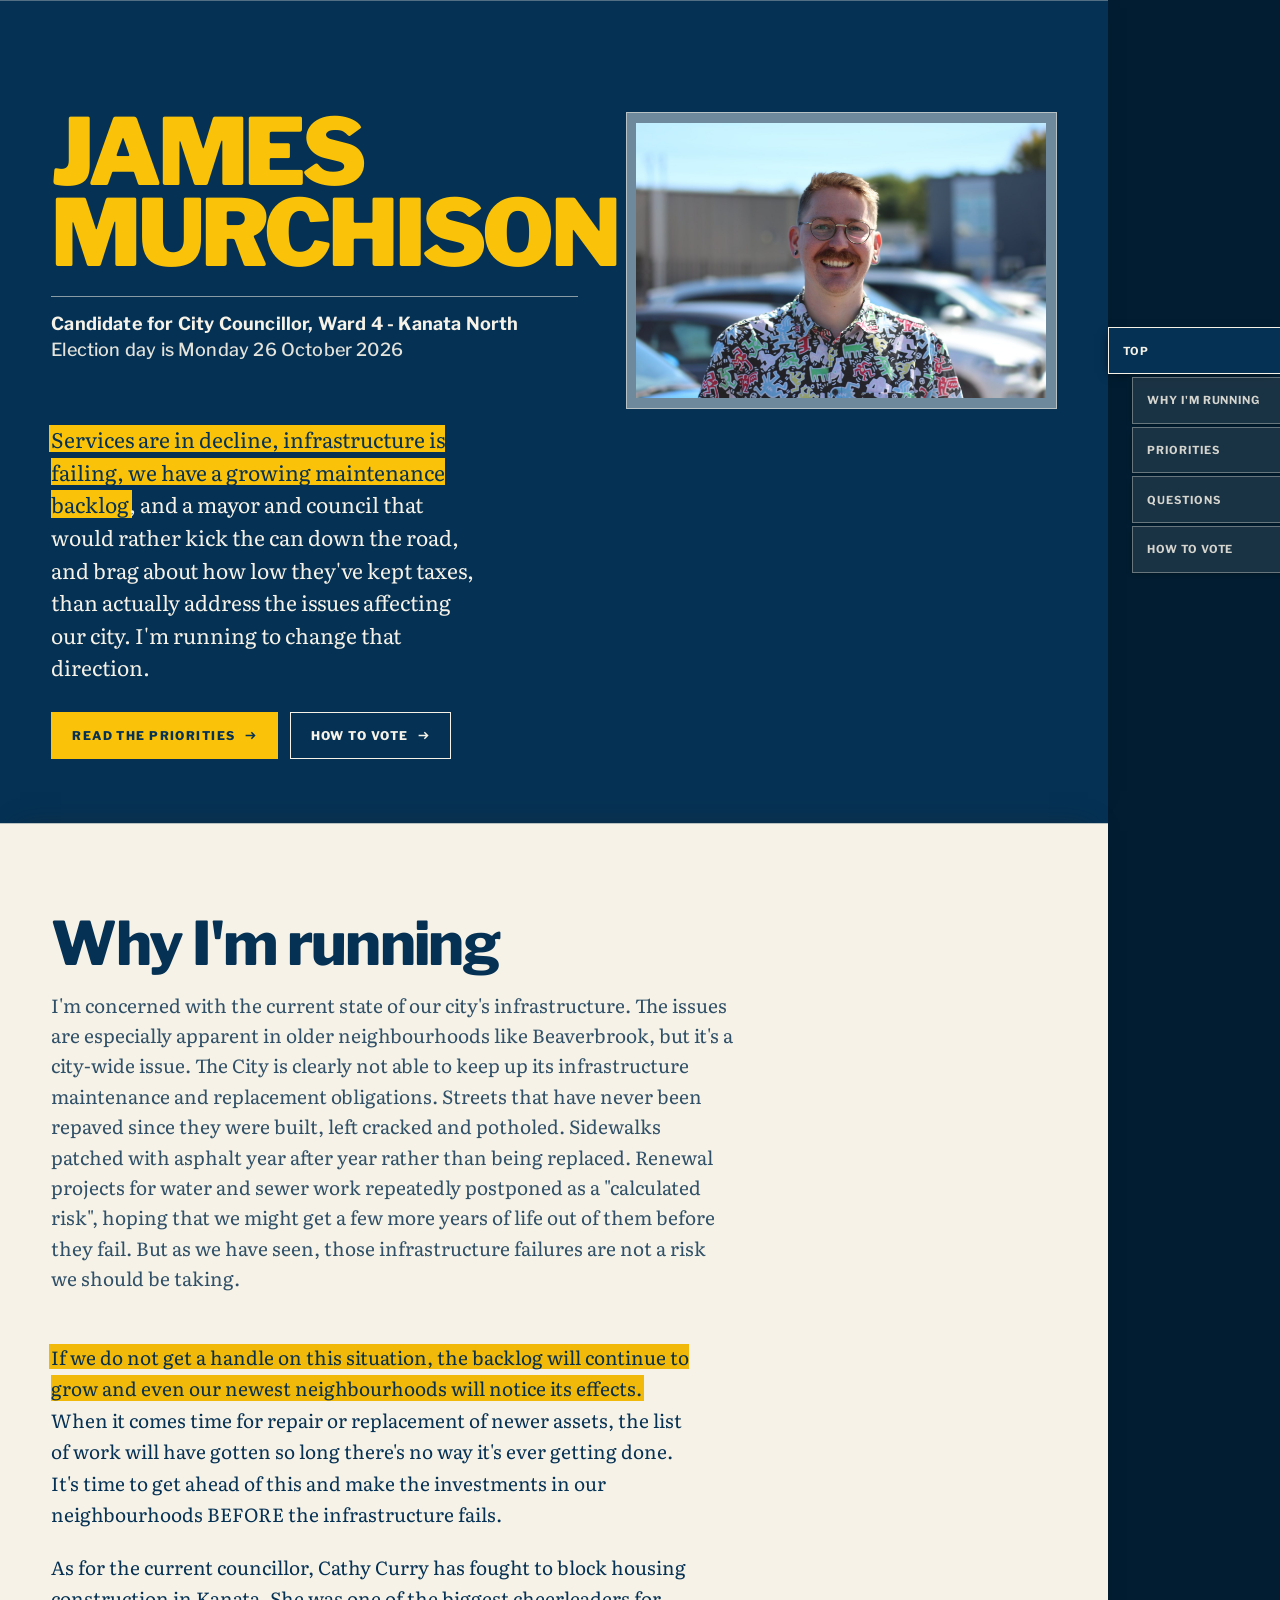
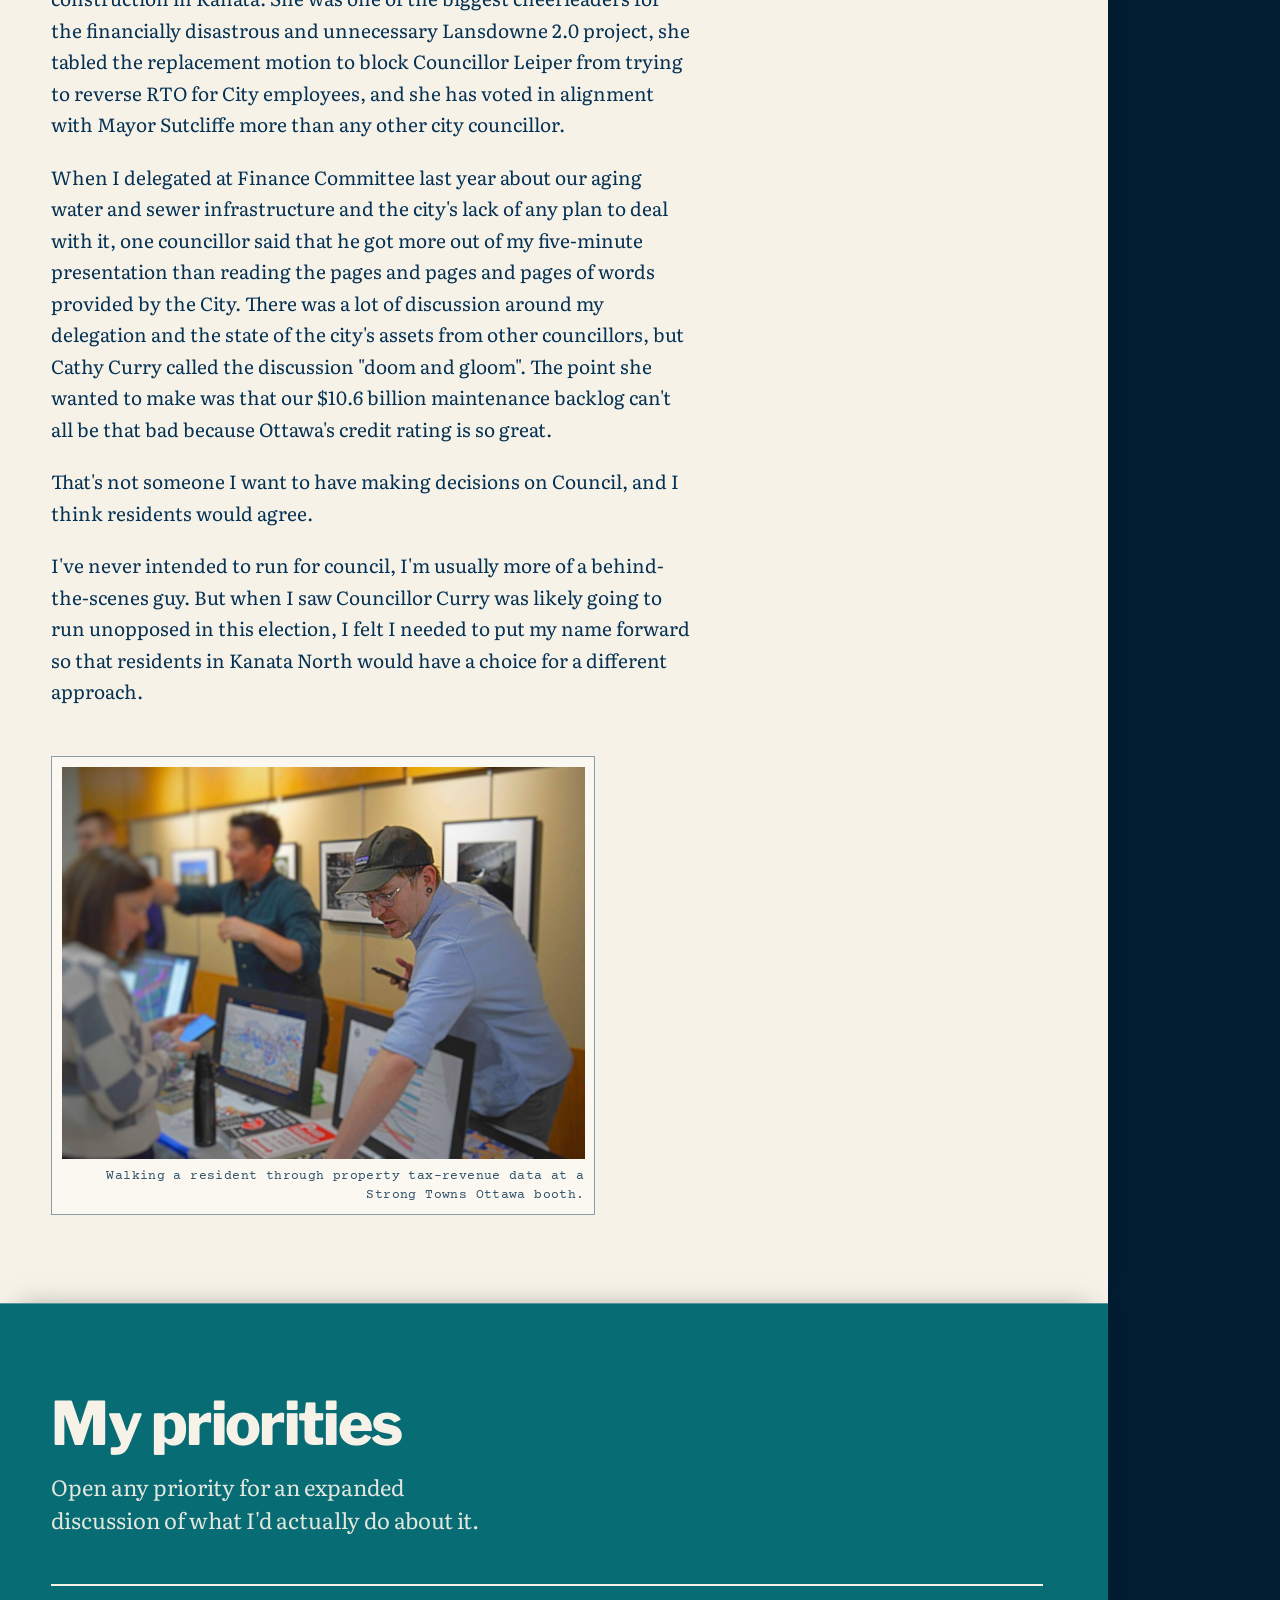
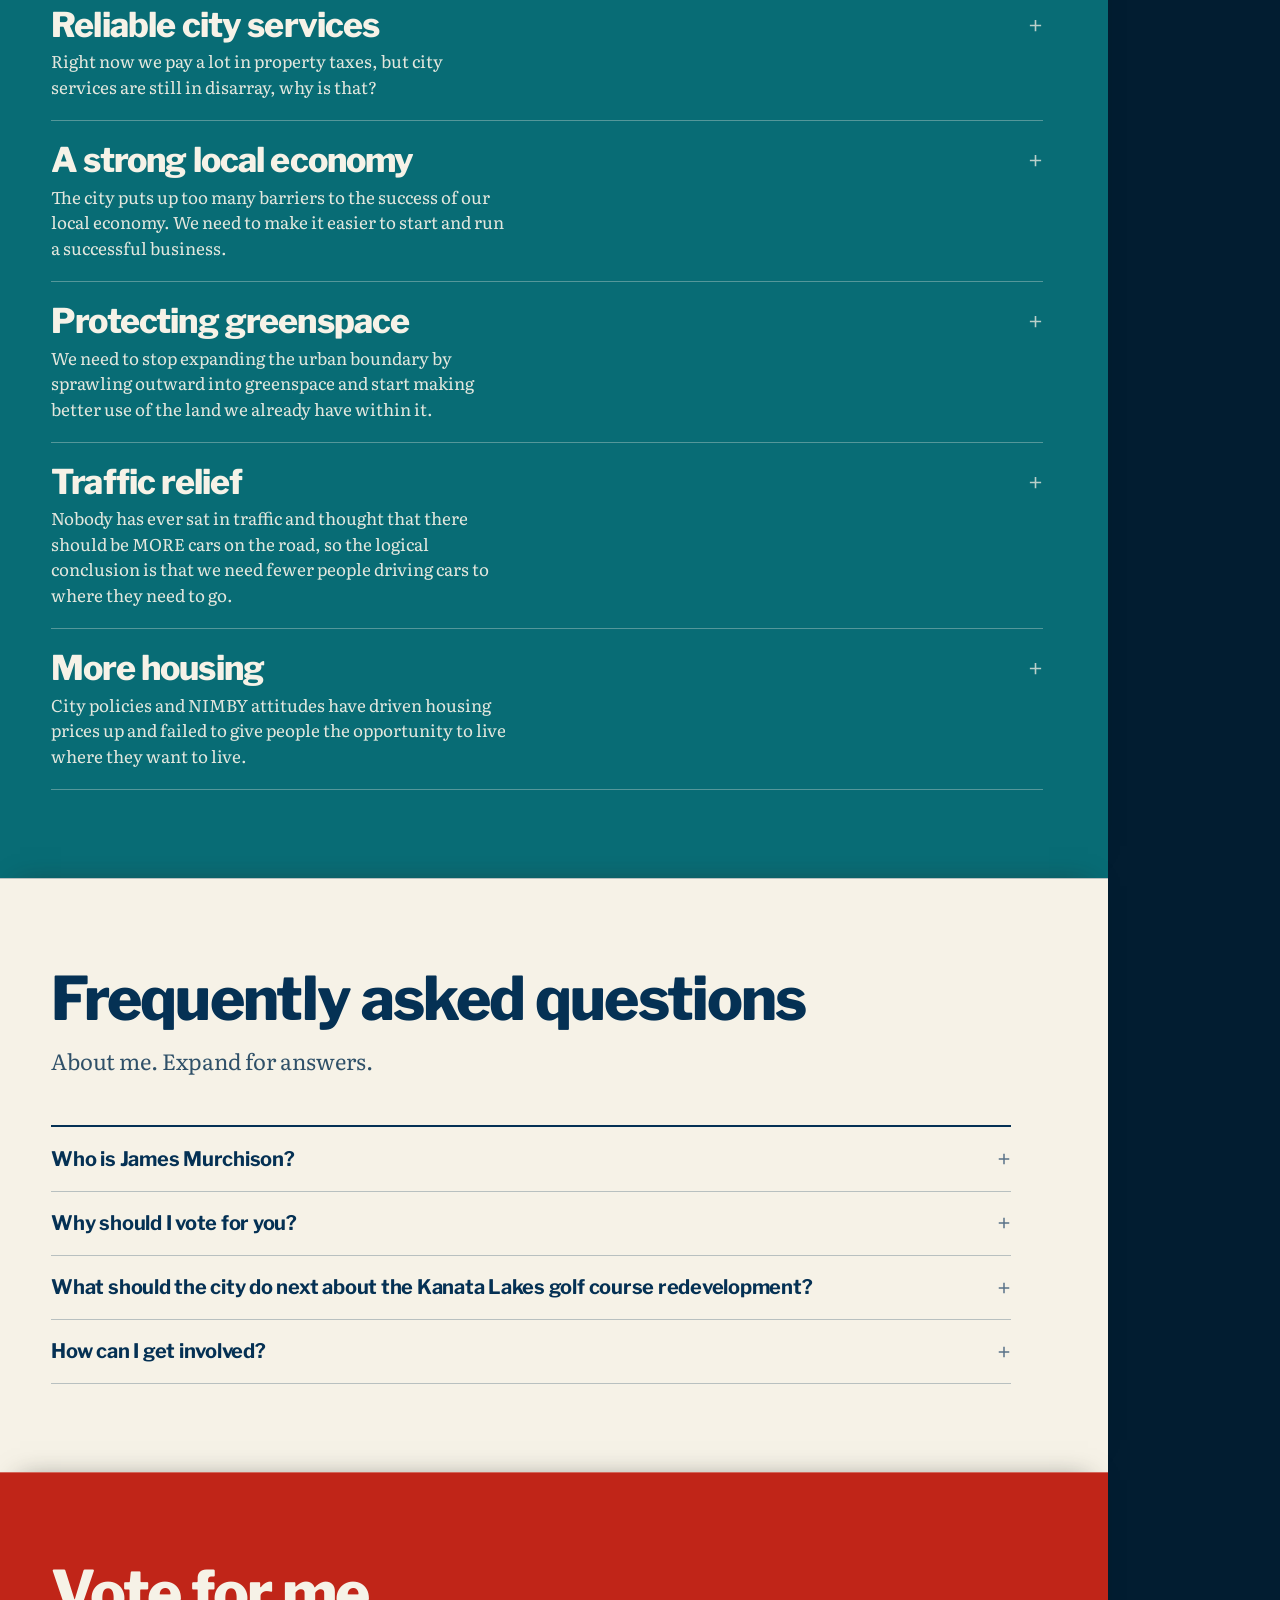
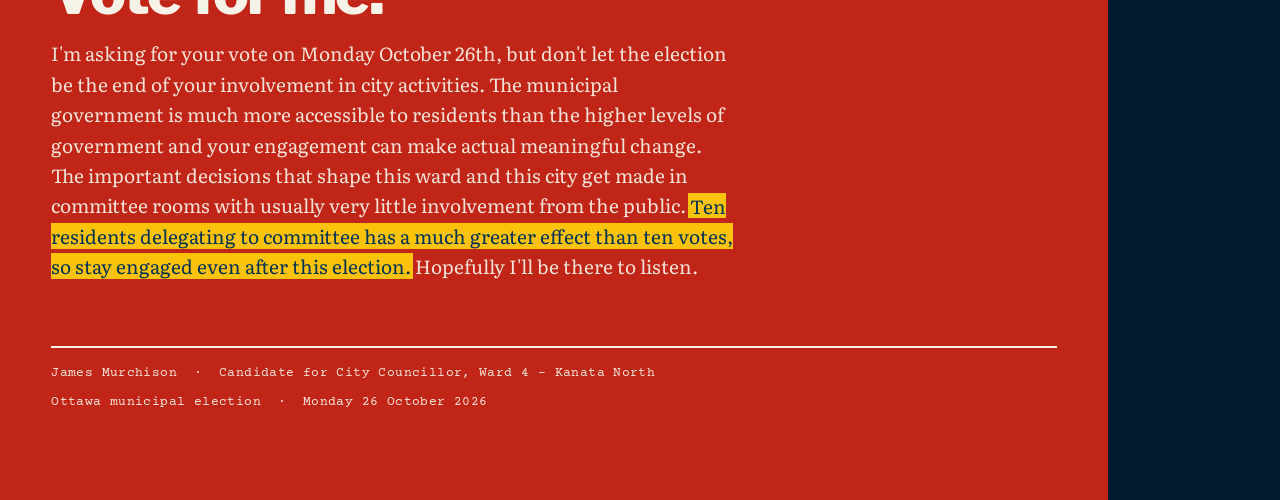
==== index.html @ 77bcd1a7 "Add files via upload" ====
<!DOCTYPE html>
<html lang="en-CA">
<head>
<meta charset="utf-8">
<meta name="viewport" content="width=device-width, initial-scale=1">
<title>James Murchison — Candidate for City Councillor, Kanata North (Ward 4)</title>
<meta name="description" content="James Murchison is running for City Councillor in Kanata North (Ward 4) in the 2026 Ottawa municipal election.">

<meta property="og:type" content="website">
<meta property="og:locale" content="en_CA">
<meta property="og:url" content="https://james-murchison.github.io/">
<link rel="canonical" href="https://james-murchison.github.io/">
<meta property="og:title" content="James Murchison — Kanata North, Ward 4">
<meta property="og:description" content="Services are in decline, infrastructure is failing, and the maintenance backlog keeps growing. I'm running to offer Kanata North a change in direction.">
<meta property="og:image" content="https://james-murchison.github.io/james-portrait.jpg">
<meta property="og:image:alt" content="James Murchison smiling outdoors, wearing glasses and a colourful patterned shirt.">
<meta name="twitter:card" content="summary_large_image">

<meta name="theme-color" content="#053154">
<link rel="icon" href="data:image/svg+xml,%3Csvg xmlns='http://www.w3.org/2000/svg' viewBox='0 0 32 32'%3E%3Crect width='32' height='32' fill='%23053154'/%3E%3Crect x='7' y='4' width='18' height='24' fill='none' stroke='%23FAC30A' stroke-width='2'/%3E%3Cpath d='M11 12h10M11 17h10M11 22h6' stroke='%23F6F2E7' stroke-width='2'/%3E%3C/svg%3E">

<link rel="preconnect" href="https://fonts.googleapis.com">
<link rel="preconnect" href="https://fonts.gstatic.com" crossorigin>
<link href="https://fonts.googleapis.com/css2?family=Libre+Franklin:ital,wght@0,300..900;1,400..700&family=Literata:ital,opsz,wght@0,7..72,300..800;1,7..72,300..600&family=Courier+Prime:ital,wght@0,400;0,700;1,400&display=swap" rel="stylesheet">
<link rel="stylesheet" href="styles.css">
</head>
<body>

<!--
  THESIS: This campaign's actual ask is "read the file, then show up at committee."
  So the page is the file — a delegate's submission package, tabled by the
  candidate and already read once, in his own marked-up copy. It refuses the
  category default (hero photo, slab name, Meet / Priorities / Volunteer / Donate)
  and it refuses the drawing-set treatment of the same content.
  OWN-WORLD: A carbonless copy set, recoloured 21 Sep 2026 to the campaign brand:
  yellow #FAC30A, red #C02518, navy #053154, teal #0A7F89, on paper #F6F2E7.
  Sheets run navy cover, yellow purpose, paper priorities, teal questions, red
  close. Inks: navy toner on light stocks, paper toner on dark; yellow
  highlighter, red ballpoint, teal office ink. Libre Franklin for civic headings,
  Literata for report body, Courier Prime for reference and data. A bordered
  what-I-d-do block, and file tabs down the right edge as navigation.
  Sheets stack with a real paper edge. The bureaucratic apparatus that this world
  started from — file number, item and page numbers, contents, appendices, running
  heads, the received stamp — was stripped at the user request; what remains is the
  paper, not the paperwork.
  STORY: A voter opens what is plainly a document rather than an advertisement,
  places James on the ballot from the cover, reads the case in James's own
  words, and leaves knowing how to vote and what to do after. The fillable
  length-arithmetic form this world once carried was removed at user request.
  FIRST VIEWPORT: The cover sheet. JAMES MURCHISON at 900 weight across the sheet,
  office line under a rule, the photograph printed at right on the page rather than
  stuck to it, standfirst highlighted, primary action beneath it, left.
  FORM: Item 06 — The Agenda Package. Impeccable's Pick from the direction round,
  pinned by the user over the assigned roll. Seed key b3e2ee59.
  FINISH: unreviewed and undocumented is unfinished; this build ends with the
  finish review, the verdict, DESIGN.md, and every shipping raster carrying its
  provenance.
-->

<a class="skip" href="#pg-2">Skip to content</a>

<!-- ================= FILE TABS (desktop) ================= -->
<nav class="tabs" aria-label="Sections">
  <a class="tab" data-stock="navy" href="#pg-1"><span class="tab__name">Top</span></a>
  <a class="tab" data-stock="paper" href="#pg-2"><span class="tab__name">Why I'm running</span></a>
  <a class="tab" data-stock="teal" href="#pg-4"><span class="tab__name">Priorities</span></a>
  <a class="tab" data-stock="paper" href="#pg-6"><span class="tab__name">Questions</span></a>
  <a class="tab" data-stock="red" href="#pg-7"><span class="tab__name">How to vote</span></a>
</nav>

<!-- ================= PAGE BAR (mobile) ================= -->
<div class="pagebar">
  <span class="pagebar__name" data-pgname>Top</span>
  <button class="pagebar__toggle" type="button" aria-expanded="false" aria-controls="page-index">
    Sections
    <svg viewBox="0 0 16 16" fill="none" stroke="currentColor" stroke-width="1.6" aria-hidden="true"><path d="M3 6l5 5 5-5"/></svg>
  </button>
  <div class="pageindex" id="page-index" hidden>
    <a href="#pg-1"><span>Top</span></a>
    <a href="#pg-2"><span>Why I'm running</span></a>
    <a href="#pg-4"><span>Priorities</span></a>
    <a href="#pg-6"><span>Questions</span></a>
    <a href="#pg-7"><span>How to vote</span></a>
  </div>
</div>

<main>

<!-- ==========================================================
     p.1 — COVER SHEET (white copy)
     ========================================================== -->
<header class="sheet cover sheet--navy" id="pg-1" data-page data-name="Top">

  <div class="wrap">

    <div class="cover__body">

      <div class="cover__masthead">
        <h1 class="applicant"><span>James</span><span>Murchison</span></h1>

        <p class="applicant__office">Candidate for City Councillor, Ward 4 - Kanata North
          <em>Election day is Monday 26 October 2026</em></p>

      </div>

      <div class="cover__plate">
        <div class="plate">
          <img src="james-portrait.jpg" width="1606" height="1080" alt="James Murchison smiling outdoors, wearing glasses and a colourful patterned shirt." fetchpriority="high" decoding="async">
        </div>
      </div>

      <div class="cover__pitch">
        <p class="cover__standfirst"><mark>Services are in decline, infrastructure is failing, we have a growing maintenance backlog</mark>, and a mayor and council that would rather kick the can down the road, and brag about how low they've kept taxes, than actually address the issues affecting our city. I'm running to change that direction.</p>

        <div class="cta-row">
          <a class="btn btn--primary" href="#pg-4">Read the priorities
            <svg viewBox="0 0 16 16" fill="none" stroke="currentColor" stroke-width="1.8" aria-hidden="true"><path d="M2 8h11M9 4l4 4-4 4"/></svg>
          </a>
          <a class="btn" href="#pg-7">How to vote
            <svg viewBox="0 0 16 16" fill="none" stroke="currentColor" stroke-width="1.8" aria-hidden="true"><path d="M2 8h11M9 4l4 4-4 4"/></svg>
          </a>
        </div>
      </div>

    </div>

  </div>
</header>

<!-- ==========================================================
     p.2 — ITEM 01, PURPOSE (canary copy)
     ========================================================== -->
<section class="sheet" id="pg-2" data-page data-name="Why I'm running">
  <div class="wrap">

    <h2 class="item-title">Why I'm&nbsp;running</h2>
    <p class="item-lede item-lede--long">I'm concerned with the current state of our city's infrastructure. The issues are especially apparent in older neighbourhoods like Beaverbrook, but it's a city-wide issue. The City is clearly not able to keep up its infrastructure maintenance and replacement obligations. Streets that have never been repaved since they were built, left cracked and potholed. Sidewalks patched with asphalt year after year rather than being replaced. Renewal projects for water and sewer work repeatedly postponed as a "calculated risk", hoping that we might get a few more years of life out of them before they fail. But as we have seen, those infrastructure failures are not a risk we should be taking.</p>

    <div class="doc">
      <div>
        <p><mark>If we do not get a handle on this situation, the backlog will continue to grow and even our newest neighbourhoods will notice its effects.</mark> When it comes time for repair or replacement of newer assets, the list of work will have gotten so long there's no way it's ever getting done. It's time to get ahead of this and make the investments in our neighbourhoods BEFORE the infrastructure fails.</p>
        <p>As for the current councillor, Cathy Curry has fought to block housing construction in Kanata. She was one of the biggest cheerleaders for the financially disastrous and unnecessary Lansdowne 2.0 project, she tabled the replacement motion to block Councillor Leiper from trying to reverse RTO for City employees, and she has voted in alignment with Mayor Sutcliffe more than any other city councillor.</p>
        <p>When I delegated at Finance Committee last year about our aging water and sewer infrastructure and the city's lack of any plan to deal with it, one councillor said that he got more out of my five-minute presentation than reading the pages and pages and pages of words provided by the City. There was a lot of discussion around my delegation and the state of the city's assets from other councillors, but Cathy Curry called the discussion "doom and gloom". The point she wanted to make was that our $10.6 billion maintenance backlog can't all be that bad because Ottawa's credit rating is so great.</p>
        <p>That's not someone I want to have making decisions on Council, and I think residents would agree.</p>
        <p>I've never intended to run for council, I'm usually more of a behind-the-scenes guy. But when I saw Councillor Curry was likely going to run unopposed in this election, I felt I needed to put my name forward so that residents in Kanata North would have a choice for a different approach.</p>
      </div>
    </div>

    <div class="plate plate--filed">
      <img src="james-booth-blurred.jpg" width="1600" height="1200" alt="James Murchison in a cap and glasses at a Strong Towns Ottawa booth, leaning over the table to point at a chart while walking a resident through property tax-revenue data." loading="lazy" decoding="async">
      <p class="plate__cap typed">Walking a resident through property tax-revenue data at a Strong Towns Ottawa booth.</p>
    </div>

  </div>
</section>

<!-- ==========================================================
     THE PRIORITIES (pink copy)
     ========================================================== -->
<section class="sheet sheet--teal" id="pg-4" data-page data-name="Priorities">
  <div class="wrap">

    <h2 class="item-title">My priorities</h2>
    <p class="item-lede">Open any priority for an expanded discussion of what I'd actually do about it.</p>

    <div class="agenda">


      <!-- LOW TAXES -->
      <article class="agenda__item">
        <button class="agenda__head" type="button" aria-expanded="false" aria-controls="ag-taxes">
          <span>
            <h3 class="agenda__title">Reliable city services</h3>
            <span class="agenda__sub">Right now we pay a lot in property taxes, but city services are still in disarray, why is that?</span>
          </span>
          <svg class="agenda__mark" viewBox="0 0 16 16" fill="none" stroke="currentColor" stroke-width="1.7" aria-hidden="true"><path d="M8 2v12M2 8h12"/></svg>
        </button>
        <div class="agenda__panel" id="ag-taxes" hidden>
          <div class="agenda__inner">
            <div>
              <p class="subhead">Background</p>
              <p>Successive councils have neglected maintenance of existing infrastructure. Delaying a project is far easier for a politician to do than asking residents for the money to pay for it — just kick the can down the road for the next council to deal with. The problem is that these deferred projects have piled up into a $10.6 billion backlog. That road resurfacing or park renewal project that affects your life is now at the end of a very, very long list and councillors are forced to fight over scraps to get projects done in their wards.</p>
              <p>We saw very clearly in the July 1st flooding events exactly what that looks like: outdated infrastructure and no plan from the city to address it. Councillor Curry voted to defer $2 billion in water infrastructure upgrades. I would have voted against that plan. We need to fund these necessary upgrades now.</p>
              <p>I want tax increases to be as low as possible, but it's not as simple as just setting an arbitrarily low number every year. <mark>We need to build the city in a way that makes low taxes possible or we just end up paying high taxes for bad services.</mark> We need to look at how much it costs to provide services to neighbourhoods, and make sure what we build can cover those costs without needing high property tax increases. We need to stop cutting corners for short term savings on things that end up costing more in the long run.</p>
            </div>
            <div class="recs">
      <p class="recs__cap civic">What I'd do</p>
      <div class="recs__body">
        <ul>
          <li><span>1.</span><span>Support a dedicated infrastructure levy to address the maintenance backlog head on.</span></li>
          <li><span>2.</span><span>Stop setting arbitrary tax increases and making the budget fit that envelope. Decide what we want to fund first, then determine what it costs.</span></li>
          <li><span>3.</span><span>Reform procurement to consider lifetime costs. The lowest bidder is not always the best choice for the city.</span></li>
        </ul>
      </div>
            </div>
            <p class="finding">I'll do what it takes to end this pattern of decline and help build Ottawa into a world-class city.</p>
          </div>
        </div>
      </article>

      <!-- ITEM 03 -->
      <article class="agenda__item">
        <button class="agenda__head" type="button" aria-expanded="false" aria-controls="ag-03">
          <span>
            <h3 class="agenda__title">A strong local economy</h3>
            <span class="agenda__sub">The city puts up too many barriers to the success of our local economy. We need to make it easier to start and run a successful business.</span>
          </span>
          <svg class="agenda__mark" viewBox="0 0 16 16" fill="none" stroke="currentColor" stroke-width="1.7" aria-hidden="true"><path d="M8 2v12M2 8h12"/></svg>
        </button>
        <div class="agenda__panel" id="ag-03" hidden>
          <div class="agenda__inner">
            <div>
              <p class="subhead">Background</p>
              <p>Kanata North is quite unique as a suburb in that it has a fairly large commercial taxbase in the tech park. Unlike other suburbs that are primarily focused around commuting to downtown for work, Kanata residents who work in the tech park can benefit from much shorter commute times by having their place of work much closer to home.</p>
              <p>But if we want to attract the young talent needed to grow the tech park it needs to be more exciting than office towers and surface parking lots. We need to work closely with property owners and reform our zoning to allow for more lively mixed use development within the space available. We need more opportunities for the small businesses that make a place somewhere people want to be.</p>
              <p><mark>I'm a big proponent of having the things residents need (employment, shopping, recreation) nearer to where they live.</mark> We spend far too much time simply getting to places. If you have shops and restaurants within walking or biking distance of your home, you don't even need to drive there. I would also like to see the city allow more mixed use development in residential areas rather than the very rigid separation we now see.</p>
            </div>
            <div class="recs">
              <p class="recs__cap civic">What I'd do</p>
              <div class="recs__body">
                        <ul>
                  <li><span>1.</span><span>Permit more mixed use development in the tech park, to attract more talent to the area.</span></li>
                  <li><span>2.</span><span>Legalize small commercial in residential areas by right: the corner store, the daycare, the physio clinic. It shouldn't be so difficult to start a small business.</span></li>
                  <li><span>3.</span><span>Build main streets instead of power centres, so a shop can live off its own neighbourhood instead of pulling drivers in from six kilometres away.</span></li>
                </ul>
              </div>
            </div>
            <p class="finding">We can build something better than a sea of surface parking lots.</p>
          </div>
        </div>
      </article>

      <!-- ITEM 04 -->
      <article class="agenda__item">
        <button class="agenda__head" type="button" aria-expanded="false" aria-controls="ag-04">
          <span>
            <h3 class="agenda__title">Protecting greenspace</h3>
            <span class="agenda__sub">We need to stop expanding the urban boundary by sprawling outward into greenspace and start making better use of the land we already have within it.</span>
          </span>
          <svg class="agenda__mark" viewBox="0 0 16 16" fill="none" stroke="currentColor" stroke-width="1.7" aria-hidden="true"><path d="M8 2v12M2 8h12"/></svg>
        </button>
        <div class="agenda__panel" id="ag-04" hidden>
          <div class="agenda__inner">
            <div>
              <p class="subhead">Background</p>
              <p><mark>We shouldn't be expanding the urban boundary any further.</mark> We are eating into forests, wetlands, and productive farmland with endless suburban sprawl. We need to stop expanding and instead grow inward. We have a very spread-out city with plenty of already-serviced land to build new homes where it makes sense, without eating into greenspace.</p>
              <p>The Kanata Lakes golf course is not greenspace worth protecting and we should stop wasting money trying to block the redevelopment. By Cathy Curry's own words, "the mercury poisoning that's in the lands from the pesticides, from the fertilizers, from the insecticides, the fungicides that are put on golf courses was all embedded in all of the land." This is not what we should be putting our efforts into. By blocking housing construction on this golf course, we are losing real greenspace elsewhere as homes are built further afield.</p>
              <p>The city needs to work with the developer to ensure as much real public greenspace is incorporated into the development as possible. Large public parks open year round, and trails and pathways for residents to get around linking the old and new communities as one. The outcome will be much better by residents and the city working with the developer than by letting the OLT decide what can be built there.</p>
            </div>
            <div class="recs">
              <p class="recs__cap civic">What I'd do</p>
              <div class="recs__body">
                        <ul>
                  <li><span>1.</span><span>No further urban boundary expansion.</span></li>
                  <li><span>2.</span><span>Put our money and effort into protecting forests, wetlands, and farmland, rather than on lawsuits over a golf course.</span></li>
                  <li><span>3.</span><span>Make it easier to build denser in already built up areas to protect our unbuilt ones.</span></li>
                </ul>
              </div>
            </div>
            <p class="finding">This must be how we grow. We cannot afford any other option.</p>
          </div>
        </div>
      </article>

      <!-- ITEM 06 -->
      <article class="agenda__item">
        <button class="agenda__head" type="button" aria-expanded="false" aria-controls="ag-06">
          <span>
            <h3 class="agenda__title">Traffic relief</h3>
            <span class="agenda__sub">Nobody has ever sat in traffic and thought that there should be MORE cars on the road, so the logical conclusion is that we need fewer people driving cars to where they need to go.</span>
          </span>
          <svg class="agenda__mark" viewBox="0 0 16 16" fill="none" stroke="currentColor" stroke-width="1.7" aria-hidden="true"><path d="M8 2v12M2 8h12"/></svg>
        </button>
        <div class="agenda__panel" id="ag-06" hidden>
          <div class="agenda__inner">
            <div>
              <p class="subhead">Background</p>
              <p>People need viable alternatives to driving. <mark>If we keep spending our money widening roads, it just leads to more people driving and even worse traffic.</mark> And people need to be allowed to work from home if they're able to, not forced into offices downtown. They need to be able to rely on transit to get them where they need to go, and to safely walk or bike around their neighbourhoods.</p>
              <p>The traffic issues in this city are a direct result of the failures in our transit system. People need a reliable transit system that they can count on to get them where they need to be on time. Traffic will only improve when fewer people are choosing to drive.</p>
            </div>
            <div class="recs">
              <p class="recs__cap civic">What I'd do</p>
              <div class="recs__body">
                        <ul>
                  <li><span>1.</span><span>Inexpensive transit priority measures. Bus lanes, signal priority, bus bulbouts. OC Transpo already has these improvements planned out, but the city needs to implement them. I will make these transit improvement measures a top priority.</span></li>
                  <li><span>2.</span><span>Better road safety and traffic calming. If more people are to get around outside of their cars, it needs to be safe to do so.</span></li>
                  <li><span>3.</span><span>I will push for Stage 3 LRT to Kanata.</span></li>
                </ul>
              </div>
            </div>
            <p class="finding">Every person that isn't forced to drive somewhere is one less car on the road causing congestion.</p>
          </div>
        </div>
      </article>

      <!-- ITEM 07 -->
      <article class="agenda__item">
        <button class="agenda__head" type="button" aria-expanded="false" aria-controls="ag-07">
          <span>
            <h3 class="agenda__title">More housing</h3>
            <span class="agenda__sub">City policies and NIMBY attitudes have driven housing prices up and failed to give people the opportunity to live where they want to live.</span>
          </span>
          <svg class="agenda__mark" viewBox="0 0 16 16" fill="none" stroke="currentColor" stroke-width="1.7" aria-hidden="true"><path d="M8 2v12M2 8h12"/></svg>
        </button>
        <div class="agenda__panel" id="ag-07" hidden>
          <div class="agenda__inner">
            <div>
              <p class="subhead">Background</p>
              <p>Young families are being priced out of neighbourhoods by protectionist, exclusionary policies. Strict zoning rules restricting what can be built and where have failed to meet the market demand and driven up prices. We need to allow more options for what can be built so people can afford to live in the neighbourhoods they want to live in.</p>
              <p>Seniors looking to downsize are finding out that they would need to leave the neighbourhoods they've lived in their whole lives because we only ever permitted large single family homes to be built there. Many are choosing to remain in their homes rather than leave their neighbourhood, meaning new families that need a larger home often need to look for somewhere else to live.</p>
              <p>As our city's population grows we are actually seeing many older neighbourhoods decrease in population as kids grow up and move out. The building forms in these neighbourhoods need to be able to change to keep the family orientated character of the neighbourhood intact.</p>
              <p><mark>We are in a housing affordability crisis, we need to give residents more options to find homes they can afford.</mark></p>
            </div>
            <div class="recs">
              <p class="recs__cap civic">What I'd do</p>
              <div class="recs__body">
                        <ul>
                  <li><span>1.</span><span>Allow for more missing middle housing (duplexes, triplexes, fourplexes, garden suites) across the ward without a rezoning fight for every building.</span></li>
                  <li><span>2.</span><span>Stop fighting the construction of homes on the Kanata Lakes golf course.</span></li>
                  <li><span>3.</span><span>Rebalance development charges by lowering them on infill and raising them on sprawl, so the financial incentive is for developers to build a city that taxpayers can afford.</span></li>
                </ul>
              </div>
            </div>
            <p class="finding">People need homes to live in, and we need to work hard to get them built, not fight against them.</p>
          </div>
        </div>
      </article>

    </div>
  </div>
</section>

<!-- ==========================================================
     p.6 — QUESTIONS (goldenrod copy)
     ========================================================== -->
<section class="sheet" id="pg-6" data-page data-name="Questions">
  <div class="wrap">

    <h2 class="item-title">Frequently asked questions</h2>
    <p class="item-lede">About me. Expand for answers.</p>

    <div class="qa">

      <details class="q">
        <summary><span>Who is James Murchison?</span><svg viewBox="0 0 16 16" fill="none" stroke="currentColor" stroke-width="1.7" aria-hidden="true"><path d="M8 2v12M2 8h12"/></svg></summary>
        <div class="q__body">
          <p>I was born in Ottawa, my family moved from Kanata when I was little and I grew up in Carleton Place. After living in Toronto for a few years, I moved back to Ottawa and bought a home here ten years ago. I have deep family roots in Ottawa, and my wife and I are raising our family here.</p>
          <p>My professional background is in dental technology, so not particularly relevant to municipal work, but I manage a large staff and deal with a lot of people's issues every day which is quite a transferable skillset.</p>
          <p>Otherwise, I'm a huge municipal nerd. I follow city issues in Ottawa very closely: I read all the background policy documents and watch the committee and council meetings. I've delegated at committee meetings multiple times and have provided support and data for others who have delegated as well.</p>
          <p>I'm an active member of my local community association, and I volunteer with a number of other city-wide groups such as Strong Towns Ottawa, where I dig deep into municipal data and policy to make complicated municipal policy more understandable to the public and even to City Councillors.</p>
        </div>
      </details>

      <details class="q">
        <summary><span>Why should I vote for you?</span><svg viewBox="0 0 16 16" fill="none" stroke="currentColor" stroke-width="1.7" aria-hidden="true"><path d="M8 2v12M2 8h12"/></svg></summary>
        <div class="q__body">
          <p>What I hear most from residents is that they pay too much in taxes for a city that doesn't work. I want to change that. <mark>My primary focus is on making the city work so that residents can see the value they're getting for their hard earned tax dollars.</mark></p>
          <p>Residents want the city to deal with affordability, transportation issues, community safety, protection of greenspace, and especially ensuring functioning city services. I'm not going to promise low tax increases like other politicians and then not be able to deliver on any of these priorities. I'll make sure residents see that the city is spending their tax dollars on their priorities.</p>
          <p>The other candidates for Kanata North aren't offering anything new, I am. Ottawa should be a world-class city. I believe we can do better than the status quo.</p>
        </div>
      </details>

      <details class="q">
        <summary><span>What should the city do next about the Kanata Lakes golf course redevelopment?</span><svg viewBox="0 0 16 16" fill="none" stroke="currentColor" stroke-width="1.7" aria-hidden="true"><path d="M8 2v12M2 8h12"/></svg></summary>
        <div class="q__body">
          <p>The courts have made it very clear that the developer is allowed to build on this land. We need to accept that and move on. We can't keep wasting taxpayer money on this.</p>
          <p>If we keep fighting this development, only the developer will be happy by the end of it. By not working with the developer to build a community that everyone will benefit from, we're letting them make all the decisions about what gets built. It's time to meaningfully engage in how this community grows, rather than keep fighting a losing battle.</p>
          <p>I think this development could be a great addition to the community if we work to make it the best it can be. New families will move into these new homes. There will be new year-round parks for kids to play in, for neighbours to meet one another. We can't freeze a neighbourhood in time; cities need to be able to change and adapt or they'll fail.</p>
        </div>
      </details>

      <details class="q">
        <summary><span>How can I get involved?</span><svg viewBox="0 0 16 16" fill="none" stroke="currentColor" stroke-width="1.7" aria-hidden="true"><path d="M8 2v12M2 8h12"/></svg></summary>
        <div class="q__body">
          <p>Talk to your friends, family and neighbours about what kind of city they want to live in, what changes they want to see and who they think is best suited to make those changes. The other candidates for Kanata North are offering more of the same. I'm offering a change.</p>
          <p>Voter turnout in Kanata North was only 43% in the last municipal election, which is way too low given how important the municipal government is in your day to day life. Talk to your neighbours and get them interested in how their city is run.</p>
          <p>I'm running because I wanted voters to have a choice in this election. I think democracy is important and I want others to be engaged in this important election.</p>
          <p>I'm not accepting any donations to my campaign. I don't want to waste your money on lawn signs and pamphlets. Just talk to people about the issues and vote for me on October 26th.</p>
        </div>
      </details>

    </div>
  </div>
</section>

<!-- ==========================================================
     p.7 — ITEM 08, DELEGATION (canary copy)
     ========================================================== -->
<section class="sheet sheet--red" id="pg-7" data-page data-name="How to vote">
  <div class="wrap">

    <h2 class="item-title">Vote for&nbsp;me.</h2>
    <p class="item-lede item-lede--long">I'm asking for your vote on Monday October 26th, but don't let the election be the end of your involvement in city activities. The municipal government is much more accessible to residents than the higher levels of government and your engagement can make actual meaningful change. The important decisions that shape this ward and this city get made in committee rooms with usually very little involvement from the public. <mark>Ten residents delegating to committee has a much greater effect than ten votes, so stay engaged even after this election.</mark> Hopefully I'll be there to listen.</p>

    <div class="colophon typed">
      <span>James Murchison &nbsp;·&nbsp; Candidate for City Councillor, Ward 4 - Kanata North</span>
      <span>Ottawa municipal election &nbsp;·&nbsp; Monday 26 October 2026</span>
    </div>

  </div>
</section>

</main>

<script src="main.js" defer></script>
</body>
</html>
---- styles.css ----
@charset "utf-8";

/* ==========================================================================
   THE AGENDA PACKAGE — brand recolour, 21 Sep 2026
   Campaign palette: yellow #FAC30A, red #C02518, navy #053154, teal #0A7F89.
   Sheets: navy cover, yellow purpose, paper priorities, teal questions,
   red close. Inks: navy toner on light stocks, paper toner on dark ones;
   yellow highlighter, red ballpoint, teal office ink.
   ========================================================================== */

:root {
  /* --- Brand --- */
  --yellow:          #FAC30A;
  --red:             #C02518;
  --navy:            #053154;
  --teal:            #0A7F89;
  --paper:           #F6F2E7;

  /* --- Stocks: the sheets --- */
  --stock-white:     var(--paper);
  --stock-canary:    var(--yellow);
  --stock-navy:      var(--navy);
  --stock-teal:      #086C75; /* brand teal deepened one step so paper text passes AA */
  --stock-red:       var(--red);
  --folder:          #021D31;

  /* --- Toner on light stocks --- */
  --toner:           #053154;
  --toner-2:         #2F5068;
  --toner-3:         #587188;

  /* --- Rules, printed --- */
  --rule:            rgba(5, 49, 84, 0.26);
  --rule-2:          rgba(5, 49, 84, 0.46);
  --rule-hair:       rgba(5, 49, 84, 0.14);

  /* --- The office's ink --- */
  --stamp:           #0A7F89;

  /* --- The reader's two inks --- */
  --pen:             #C02518;
  --highlight:       #FAC30A;

  /* --- Rhythm --- */
  --gut:             clamp(1.25rem, 4vw, 3.25rem);
  --tabs:            10.75rem;
  --page:            46rem;
  --margin-col:      15rem;

  --ease-doc:        cubic-bezier(0.16, 1, 0.3, 1);

  color-scheme: light;
}

/* --------------------------------------------------------------------------
   Reset
   -------------------------------------------------------------------------- */

*, *::before, *::after { box-sizing: border-box; }

html {
  -webkit-text-size-adjust: 100%;
  scroll-behavior: smooth;
  scroll-padding-top: 4.5rem;
}
@media (prefers-reduced-motion: reduce) { html { scroll-behavior: auto; } }

body {
  margin: 0;
  background: var(--folder);
  color: var(--toner);
  font-family: "Literata", Georgia, "Times New Roman", serif;
  font-size: clamp(1.0625rem, 0.99rem + 0.35vw, 1.1875rem);
  line-height: 1.66;
  font-optical-sizing: auto;
  text-rendering: optimizeLegibility;
  -webkit-font-smoothing: antialiased;
  overflow-x: hidden;
}

img { display: block; max-width: 100%; height: auto; }
svg { display: block; }

h1, h2, h3, h4 {
  font-family: "Libre Franklin", "Helvetica Neue", Arial, sans-serif;
  font-weight: 800;
  line-height: 1.04;
  letter-spacing: -0.022em;
  text-wrap: balance;
  margin: 0;
}

p { margin: 0 0 1.1em; }
p:last-child { margin-bottom: 0; }
ul, ol { margin: 0; padding: 0; list-style: none; }
a { color: inherit; }

button { font: inherit; color: inherit; background: none; border: 0; cursor: pointer; }

table { border-collapse: collapse; width: 100%; }

/* --------------------------------------------------------------------------
   Browser surfaces — themed, not defaulted
   -------------------------------------------------------------------------- */

::selection { background: var(--highlight); color: var(--navy); }

:focus-visible {
  outline: 2px solid var(--pen);
  outline-offset: 3px;
  border-radius: 0;
}

@supports (scrollbar-color: red blue) {
  html { scrollbar-color: rgba(246,242,231,0.45) var(--folder); scrollbar-width: thin; }
}
::-webkit-scrollbar { width: 12px; height: 12px; }
::-webkit-scrollbar-track { background: var(--folder); }
::-webkit-scrollbar-thumb { background: rgba(246,242,231,0.4); border: 3px solid var(--folder); }
::-webkit-scrollbar-thumb:hover { background: rgba(246,242,231,0.65); }

/* --------------------------------------------------------------------------
   Document primitives
   -------------------------------------------------------------------------- */

/* Typed form values, reference numbers, page numbers. Never prose. */
.typed {
  font-family: "Courier Prime", "Courier New", ui-monospace, monospace;
  font-size: 0.8125rem;
  letter-spacing: 0.03em;
  font-variant-numeric: tabular-nums;
  line-height: 1.5;
}

/* Civic label: committee headers, item captions, stamps */
.civic {
  font-family: "Libre Franklin", "Helvetica Neue", Arial, sans-serif;
  font-size: 0.6875rem;
  font-weight: 700;
  letter-spacing: 0.15em;
  text-transform: uppercase;
  line-height: 1.4;
}

/* The reader's highlighter. Text is legible with or without it. */
mark {
  background: transparent;
  color: inherit;
  padding: 0.05em 0.12em;
  margin: 0 -0.12em;
  background-image: linear-gradient(
    to bottom,
    transparent 8%,
    var(--highlight) 8%,
    var(--highlight) 92%,
    transparent 92%);
  background-repeat: no-repeat;
  background-size: 100% 100%;
  mix-blend-mode: multiply;
}
@media (prefers-reduced-motion: no-preference) {
  .js-mark mark { background-size: 0% 100%; }
  .js-mark.is-marked mark { background-size: 100% 100%; transition: background-size 620ms var(--ease-doc); }
  .js-mark.is-marked mark:nth-of-type(2) { transition-delay: 180ms; }
  .js-mark.is-marked mark:nth-of-type(3) { transition-delay: 340ms; }
}

/* The reader's pen: a marginal note (on the yellow stock, where the
   highlighter itself would vanish) */
.sheet--canary mark {
  mix-blend-mode: normal;
  background-image: linear-gradient(
    to bottom,
    transparent 84%,
    var(--pen) 84%,
    var(--pen) 95%,
    transparent 95%);
}

/* On dark stocks the highlighter is opaque and carries navy ink */
.sheet--navy mark, .sheet--teal mark, .sheet--red mark {
  mix-blend-mode: normal;
  color: var(--navy);
}

/* --------------------------------------------------------------------------
   Skip link
   -------------------------------------------------------------------------- */

.skip {
  position: absolute; left: 0.5rem; top: -6rem; z-index: 999;
  background: var(--toner); color: var(--stock-white);
  padding: 0.7rem 1.1rem;
  font-family: "Libre Franklin", Arial, sans-serif; font-size: 0.8125rem;
  transition: top 160ms var(--ease-doc);
}
.skip:focus { top: 0.5rem; }

/* --------------------------------------------------------------------------
   Tab dividers — the file tabs down the right edge
   -------------------------------------------------------------------------- */

.tabs {
  position: fixed;
  right: 0; top: 0; bottom: 0;
  width: var(--tabs);
  z-index: 40;
  display: none;
  padding: 1.5rem 0;
  flex-direction: column;
  gap: 3px;
  justify-content: center;
}

.tab {
  flex: 0 1 auto;
  display: block;
  padding: 0.95rem 0.6rem 0.95rem 0.85rem;
  text-decoration: none;
  color: rgba(246, 242, 231, 0.85);
  background: rgba(246, 242, 231, 0.10);
  border: 1px solid rgba(246, 242, 231, 0.35);
  border-right: 0;
  box-shadow: -2px 2px 6px -3px rgba(0, 0, 0, 0.45);
  transform: translateX(1.5rem);
  transition: transform 260ms var(--ease-doc), background 200ms var(--ease-doc), color 200ms var(--ease-doc);
}
.tab__name {
  display: block;
  font-family: "Libre Franklin", Arial, sans-serif;
  font-size: 0.6875rem; font-weight: 700; letter-spacing: 0.09em; text-transform: uppercase;
  line-height: 1.3;
}

.tab:hover { transform: translateX(0.6rem); color: var(--paper); }
.tab[aria-current="true"] {
  transform: translateX(0);
  color: var(--navy);
  background: var(--stock-canary);
  border-color: var(--paper);
  border-width: 1.5px;
  box-shadow: -3px 3px 10px -4px rgba(0, 0, 0, 0.6);
}
.tab[data-stock="navy"][aria-current="true"]  { background: var(--stock-navy); color: var(--paper); }
.tab[data-stock="paper"][aria-current="true"] { background: var(--stock-white); }
.tab[data-stock="teal"][aria-current="true"]  { background: var(--stock-teal); color: var(--paper); }
.tab[data-stock="red"][aria-current="true"]   { background: var(--stock-red); color: var(--paper); }

@media (min-width: 1200px) {
  .tabs { display: flex; }
  body { padding-right: var(--tabs); }
}

/* --------------------------------------------------------------------------
   Mobile: the page-number bar
   -------------------------------------------------------------------------- */

.pagebar {
  position: sticky; top: 0; z-index: 45;
  display: flex; align-items: center; gap: 0.8rem;
  padding: 0.6rem var(--gut);
  background: var(--toner);
  color: var(--stock-white);
  border-bottom: 1px solid var(--toner);
}
.pagebar__name {
  flex: 1; min-width: 0;
  font-family: "Libre Franklin", Arial, sans-serif;
  font-size: 0.6875rem; font-weight: 700; letter-spacing: 0.11em; text-transform: uppercase;
  white-space: nowrap; overflow: hidden; text-overflow: ellipsis;
}
.pagebar__toggle {
  display: inline-flex; align-items: center; gap: 0.45rem;
  padding: 0.35rem 0.5rem; margin: -0.35rem -0.5rem -0.35rem 0;
  font-family: "Libre Franklin", Arial, sans-serif;
  font-size: 0.6875rem; font-weight: 700; letter-spacing: 0.11em; text-transform: uppercase;
}
.pagebar__toggle svg { width: 14px; height: 14px; transition: transform 200ms var(--ease-doc); }
.pagebar__toggle[aria-expanded="true"] svg { transform: rotate(180deg); }
.pagebar :focus-visible { outline-color: var(--stock-canary); }

.pageindex {
  position: absolute; left: 0; right: 0; top: 100%;
  background: var(--toner); color: var(--stock-white);
  padding: 0.25rem var(--gut) 1rem;
}
.pageindex[hidden] { display: none; }
.pageindex a {
  display: flex; gap: 0.75rem; align-items: baseline;
  padding: 0.65rem 0; text-decoration: none;
  border-top: 1px solid rgba(244, 244, 239, 0.18);
  font-family: "Libre Franklin", Arial, sans-serif;
  font-size: 0.8125rem; font-weight: 600; letter-spacing: 0.05em;
}

@media (min-width: 1200px) { .pagebar { display: none; } }

/* --------------------------------------------------------------------------
   Sheets — the stock carries the whole page
   -------------------------------------------------------------------------- */

.sheet {
  position: relative;
  padding: clamp(3.25rem, 7vw, 5.75rem) var(--gut) clamp(3rem, 7vw, 5.5rem);
  background: var(--stock-white);
  box-shadow: 0 -12px 26px -20px rgba(35, 36, 32, 0.55);
}
.sheet::before {
  content: "";
  position: absolute; inset: 0 0 auto 0; height: 1px;
  background: var(--rule);
}
.sheet { --sheet-bg: var(--stock-white); }
.sheet--canary { --sheet-bg: var(--stock-canary); background: var(--stock-canary); --stamp: var(--red); }
.sheet--navy   { --sheet-bg: var(--stock-navy); background: var(--stock-navy); }
.sheet--teal   { --sheet-bg: var(--stock-teal); background: var(--stock-teal); }
.sheet--red    { --sheet-bg: var(--stock-red); background: var(--stock-red); }

/* Dark stocks: paper toner, yellow inks */
.sheet--navy, .sheet--teal, .sheet--red {
  --toner:     var(--paper);
  --toner-2:   rgba(246, 242, 231, 0.92);
  --toner-3:   rgba(246, 242, 231, 0.75);
  --rule:      rgba(246, 242, 231, 0.32);
  --rule-2:    rgba(246, 242, 231, 0.55);
  --rule-hair: rgba(246, 242, 231, 0.18);
  --pen:       var(--yellow);
  --stamp:     var(--yellow);
  color: var(--toner);
}

.wrap { max-width: 72rem; margin: 0 auto; }


.sheet--navy h1.applicant { color: var(--yellow); }

h2.item-title {
  font-size: clamp(2rem, 1.15rem + 3.6vw, 3.75rem);
  letter-spacing: -0.028em;
  margin-bottom: 0.9rem;
}

.item-lede {
  font-size: clamp(1.125rem, 1.02rem + 0.6vw, 1.375rem);
  line-height: 1.5;
  max-width: 38ch;
  color: var(--toner-2);
  margin-bottom: clamp(2rem, 4vw, 3rem);
  text-wrap: balance;
}

/* A paragraph-length standfirst: body scale, prose measure */
.item-lede--long {
  font-size: clamp(1.0625rem, 1rem + 0.35vw, 1.1875rem);
  line-height: 1.6;
  max-width: 62ch;
  text-wrap: pretty;
}

/* The document body: a text block with a margin for the reader's notes */
.doc { display: grid; gap: clamp(1.5rem, 3vw, 2.5rem); align-items: start; }
@media (min-width: 1000px) {
  .doc { grid-template-columns: minmax(0, var(--page)) minmax(0, var(--margin-col)); gap: 3rem; }
}
.doc p { max-width: 40rem; }

/* --------------------------------------------------------------------------
   COVER SHEET
   -------------------------------------------------------------------------- */

.cover { padding-top: clamp(2.5rem, 6vw, 4.5rem); padding-bottom: clamp(2.5rem, 5vw, 4rem); }

.cover__body {
  display: grid;
  gap: clamp(1.75rem, 4vw, 3rem);
  padding: clamp(1.5rem, 3.5vw, 2.5rem) 0 0;
  align-items: start;
}
@media (min-width: 940px) {
  .cover__body {
    grid-template-columns: minmax(0, 1.1fr) minmax(17rem, 0.9fr);
    grid-template-areas: "mast plate" "pitch plate";
    column-gap: 3rem;
    row-gap: clamp(1.5rem, 3vw, 2.25rem);
  }
  .cover__masthead { grid-area: mast; }
  .cover__plate    { grid-area: plate; }
  .cover__pitch    { grid-area: pitch; }
}

h1.applicant {
  font-size: min(13.5vw, 5rem);
  font-weight: 900;
  line-height: 0.88;
  letter-spacing: -0.04em;
  text-transform: uppercase;
}
h1.applicant span { display: block; }

@media (min-width: 940px) { h1.applicant { font-size: min(7.2vw, 6.5rem); } }

.applicant__office {
  margin-top: 1.35rem;
  padding-top: 0.9rem;
  border-top: 1px solid var(--rule-2);
  font-family: "Libre Franklin", Arial, sans-serif;
  font-size: clamp(0.9375rem, 0.86rem + 0.35vw, 1.125rem);
  font-weight: 700;
  letter-spacing: 0.01em;
  line-height: 1.45;
}
.applicant__office em { font-style: normal; display: block; font-weight: 500; color: var(--toner-2); }

.cover__standfirst {
  margin-top: 1.5rem;
  font-size: clamp(1.0625rem, 1rem + 0.6vw, 1.3125rem);
  line-height: 1.55;
  max-width: 36ch;
}

.cta-row { display: flex; flex-wrap: wrap; gap: 0.7rem; margin-top: 1.75rem; }

.btn {
  display: inline-flex; align-items: center; gap: 0.55rem;
  padding: 0.8rem 1.25rem;
  text-decoration: none;
  font-family: "Libre Franklin", Arial, sans-serif;
  font-size: 0.75rem; font-weight: 800; letter-spacing: 0.12em; text-transform: uppercase;
  border: 1.5px solid var(--toner);
  background: transparent;
  color: var(--toner);
  transition: background 180ms var(--ease-doc), color 180ms var(--ease-doc);
}
.btn svg { width: 13px; height: 13px; flex: none; transition: transform 220ms var(--ease-doc); }
.btn:hover { background: var(--toner); color: var(--sheet-bg, var(--stock-white)); }
.btn:hover svg { transform: translateX(3px); }
.btn--primary { background: var(--yellow); border-color: var(--yellow); color: var(--navy); }
.btn--primary:hover { background: var(--paper); border-color: var(--paper); color: var(--navy); }

/* The photograph, printed on the sheet rather than stuck to it */
.plate { border: 1px solid var(--rule-2); padding: 0.6rem 0.6rem 0; background: rgba(255,255,255,0.42); }
.plate:not(:has(.plate__cap)) { padding-bottom: 0.6rem; }
.plate img { width: 100%; }
.plate--filed { max-width: 34rem; margin-top: clamp(2rem, 4vw, 3rem); }
.plate__cap {
  margin: 0;
  padding: 0.5rem 0 0.55rem;
  text-align: right;
  color: var(--toner-2);
}

/* --------------------------------------------------------------------------
   Recommendation block — the agenda package's signature form
   -------------------------------------------------------------------------- */

.recs {
  border: 1.5px solid var(--toner);
  margin-top: clamp(1.75rem, 3.5vw, 2.5rem);
  max-width: 44rem;
  background: rgba(255, 255, 255, 0.30);
}
.recs__cap {
  max-width: none;
  padding: 0.6rem 1rem 0.55rem;
  border-bottom: 1.5px solid var(--toner);
  background: var(--toner);
  color: var(--sheet-bg, var(--stock-white));
}
.sheet--navy .recs, .sheet--teal .recs, .sheet--red .recs {
  background: rgba(2, 29, 49, 0.22);
}
.recs__body { padding: 1.1rem 1rem 1.25rem; }
.recs li {
  display: grid; grid-template-columns: 2rem minmax(0, 1fr); gap: 0.65rem;
  padding: 0.6rem 0;
  border-top: 1px solid var(--rule-hair);
  line-height: 1.55;
}
.recs li:first-of-type { border-top: 0; }
.recs li > span:first-child {
  font-family: "Courier Prime", monospace; font-size: 0.8125rem; color: var(--toner-2); padding-top: 0.18rem;
}

.finding {
  margin-top: 1.4rem;
  padding-top: 0.9rem;
  border-top: 2px solid var(--toner);
  color: var(--pen);
  font-family: "Libre Franklin", Arial, sans-serif;
  font-size: clamp(1.0625rem, 0.98rem + 0.5vw, 1.3125rem);
  font-weight: 800;
  line-height: 1.32;
  letter-spacing: -0.015em;
  max-width: 32ch;
  text-wrap: balance;
}

/* --------------------------------------------------------------------------
   Figures — the numbers that carry the argument
   -------------------------------------------------------------------------- */

.figures { display: grid; gap: clamp(2.25rem, 5vw, 3.5rem); margin-top: clamp(2.5rem, 5vw, 4rem); }

.fig {
  display: grid; gap: 0.75rem 2.5rem; align-items: start;
  border-top: 2px solid var(--toner);
  padding-top: 1.1rem;
}
@media (min-width: 820px) { .fig { grid-template-columns: minmax(0, 0.85fr) minmax(0, 1.15fr); } }

.fig__value {
  font-family: "Libre Franklin", Arial, sans-serif;
  font-size: clamp(3.25rem, 1.5rem + 9vw, 7.5rem);
  font-weight: 900;
  line-height: 0.85;
  letter-spacing: -0.05em;
  font-variant-numeric: tabular-nums;
}
.fig__body p { max-width: 40ch; }

/* Provenance — where the reader goes to check it */
.src {
  margin-top: 0.9rem;
  padding-top: 0.55rem;
  border-top: 1px solid var(--rule);
  color: var(--toner-2);
  max-width: 46ch;
}
.src b {
  color: var(--toner);
  font-family: "Libre Franklin", Arial, sans-serif;
  font-size: 0.625rem; font-weight: 800; letter-spacing: 0.14em; text-transform: uppercase;
  margin-right: 0.35rem;
}
.src b:not(:first-child) { margin-left: 0.4rem; }

/* --------------------------------------------------------------------------
   Agenda items — the schedule of recommendations
   -------------------------------------------------------------------------- */

.agenda { border-top: 2px solid var(--toner); max-width: 62rem; }
.agenda__item { border-bottom: 1px solid var(--rule); }

.agenda__head {
  display: grid; grid-template-columns: minmax(0, 1fr) 1.5rem;
  gap: 0.5rem 1.25rem; align-items: start;
  width: 100%; text-align: left;
  padding: 1.3rem 0;
}
@media (min-width: 760px) { .agenda__head { grid-template-columns: minmax(0, 1fr) 1.75rem; gap: 0.5rem 1.5rem; } }

h3.agenda__title { font-size: clamp(1.375rem, 1.05rem + 1.5vw, 2.125rem); letter-spacing: -0.025em; margin-bottom: 0.4rem; }
.agenda__sub { display: block; color: var(--toner-2); font-size: 1.0625rem; line-height: 1.5; max-width: 46ch; }

.agenda__mark {
  justify-self: end; margin-top: 0.7rem;
  width: 15px; height: 15px; color: var(--toner-3);
  transition: transform 240ms var(--ease-doc), color 180ms var(--ease-doc);
}
.agenda__head:hover .agenda__mark, .agenda__head:hover h3.agenda__title { color: var(--stamp); }
.agenda__head[aria-expanded="true"] .agenda__mark { transform: rotate(45deg); color: var(--stamp); }

.agenda__panel { overflow: hidden; }
.agenda__panel[hidden] { display: none; }
.agenda__inner { display: grid; gap: 1.5rem; padding: 0 0 2.25rem; }
.agenda__inner p { max-width: 40rem; }

.subhead {
  font-family: "Libre Franklin", Arial, sans-serif;
  font-size: 0.625rem; font-weight: 800; letter-spacing: 0.15em; text-transform: uppercase;
  color: var(--toner-2);
  margin-bottom: 0.6rem;
  padding-bottom: 0.35rem;
  border-bottom: 1px solid var(--rule);
  max-width: 44rem;
}

/* --------------------------------------------------------------------------
   Questions
   -------------------------------------------------------------------------- */

.qa { border-top: 2px solid var(--toner); max-width: 60rem; }
.q { border-bottom: 1px solid var(--rule); }
.q summary {
  display: grid; grid-template-columns: minmax(0, 1fr) 1.5rem;
  gap: 1.25rem; align-items: start;
  padding: 1.15rem 0; cursor: pointer; list-style: none;
  font-family: "Libre Franklin", Arial, sans-serif;
  font-size: clamp(1.0625rem, 1rem + 0.45vw, 1.25rem);
  font-weight: 700; line-height: 1.32; letter-spacing: -0.012em;
}
.q summary::-webkit-details-marker { display: none; }
.q summary:hover { color: var(--stamp); }
@media (min-width: 760px) { .q summary { gap: 1.5rem; } }
.q summary svg { justify-self: end; width: 14px; height: 14px; margin-top: 0.4rem; color: var(--toner-3); transition: transform 240ms var(--ease-doc); }
.q[open] summary svg { transform: rotate(45deg); color: var(--stamp); }
.q__body { padding: 0 0 1.6rem; }
.q__body p { max-width: 40rem; color: var(--toner-2); }
.q__body p:first-child { color: var(--toner); }

/* --------------------------------------------------------------------------
   ITEM 08 — delegation
   -------------------------------------------------------------------------- */

.steps { display: grid; gap: 0; border-top: 2px solid var(--toner); max-width: 62rem; }
.step {
  display: grid; grid-template-columns: 3.5rem minmax(0, 1fr);
  gap: 0.55rem 1rem; align-items: start;
  padding: 1.5rem 0;
  border-bottom: 1px solid var(--rule);
}
@media (min-width: 760px) { .step { grid-template-columns: 5.5rem minmax(0, 1fr) minmax(0, 0.85fr); gap: 0.55rem 2rem; } }
.step > * { grid-column: 2; }
.step__no { grid-column: 1; grid-row: 1 / span 3; color: var(--toner-2); padding-top: 0.4rem; }

/* The ballot leads the item: heavier rule, and the where-block stamped in office ink */
.step--lead { border-bottom-width: 2px; padding-bottom: 1.75rem; }
.step--lead h3.step__title { font-size: clamp(1.3125rem, 1.1rem + 0.9vw, 1.75rem); }
.step--lead .step__where { border-color: var(--stamp); color: var(--stamp); }
.step--lead .step__where b { color: var(--stamp); }
h3.step__title { font-size: clamp(1.1875rem, 1.05rem + 0.7vw, 1.5rem); letter-spacing: -0.018em; }
.step p { margin-bottom: 0; max-width: 40ch; }
.step__where {
  border: 1px solid var(--rule-2);
  padding: 0.7rem 0.85rem;
  color: var(--toner-2);
  align-self: start;
}
@media (min-width: 760px) { .step__where { grid-column: 3; grid-row: 1 / span 3; } }
.step__where b { color: var(--toner); display: block; margin-bottom: 0.2rem; }

/* --------------------------------------------------------------------------
   DISCLOSURE
   -------------------------------------------------------------------------- */

.disclosure { display: grid; gap: clamp(2rem, 5vw, 3.5rem); align-items: start; }
@media (min-width: 900px) { .disclosure { grid-template-columns: minmax(0, 1fr) minmax(0, 1fr); } }
.disclosure__lead p:first-child { font-size: clamp(1.125rem, 1rem + 0.6vw, 1.375rem); line-height: 1.5; }

.colophon {
  display: flex; flex-wrap: wrap; gap: 0.6rem 2rem; justify-content: space-between;
  margin-top: clamp(2.5rem, 6vw, 4rem);
  padding-top: 1rem;
  border-top: 2px solid var(--toner);
  color: var(--toner-2);
}

/* --------------------------------------------------------------------------
   Links in prose
   -------------------------------------------------------------------------- */

.doclink {
  color: var(--pen);
  text-decoration: underline;
  text-decoration-thickness: 1px;
  text-underline-offset: 3px;
  text-decoration-color: rgba(29, 60, 139, 0.45);
  transition: text-decoration-color 160ms var(--ease-doc);
}
.doclink:hover { text-decoration-color: var(--pen); }

@media (prefers-reduced-motion: reduce) {
  .btn, .btn svg, .agenda__mark, .q summary svg, .tab, .pagebar__toggle svg { transition: none; }
}

/* --------------------------------------------------------------------------
   Print — it is already a document
   -------------------------------------------------------------------------- */

@media print {
  .tabs, .pagebar, .cta-row { display: none; }
  body { padding-right: 0; background: #fff; }
  .sheet { background: #fff !important; box-shadow: none; page-break-after: always; }
  .agenda__panel[hidden] { display: block !important; }
  mark { background-image: none; border-bottom: 2px solid var(--toner); }
}
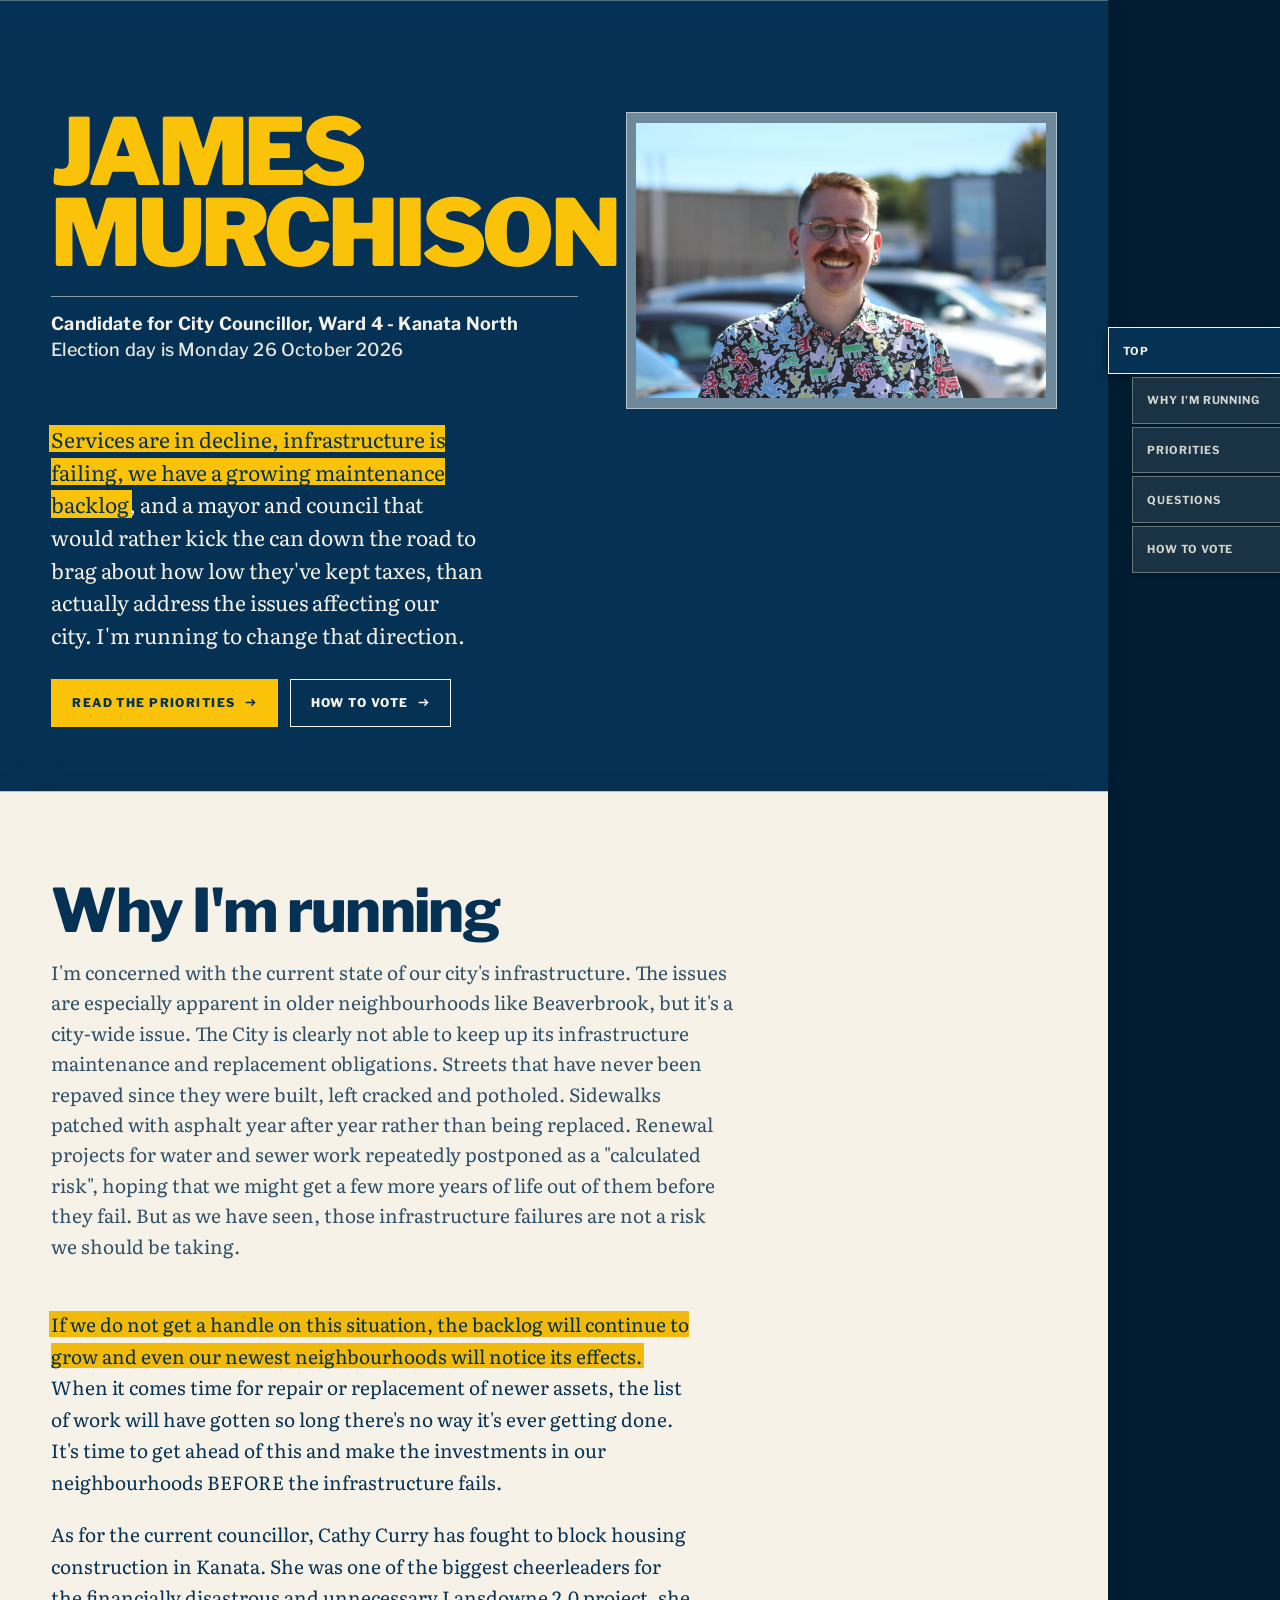
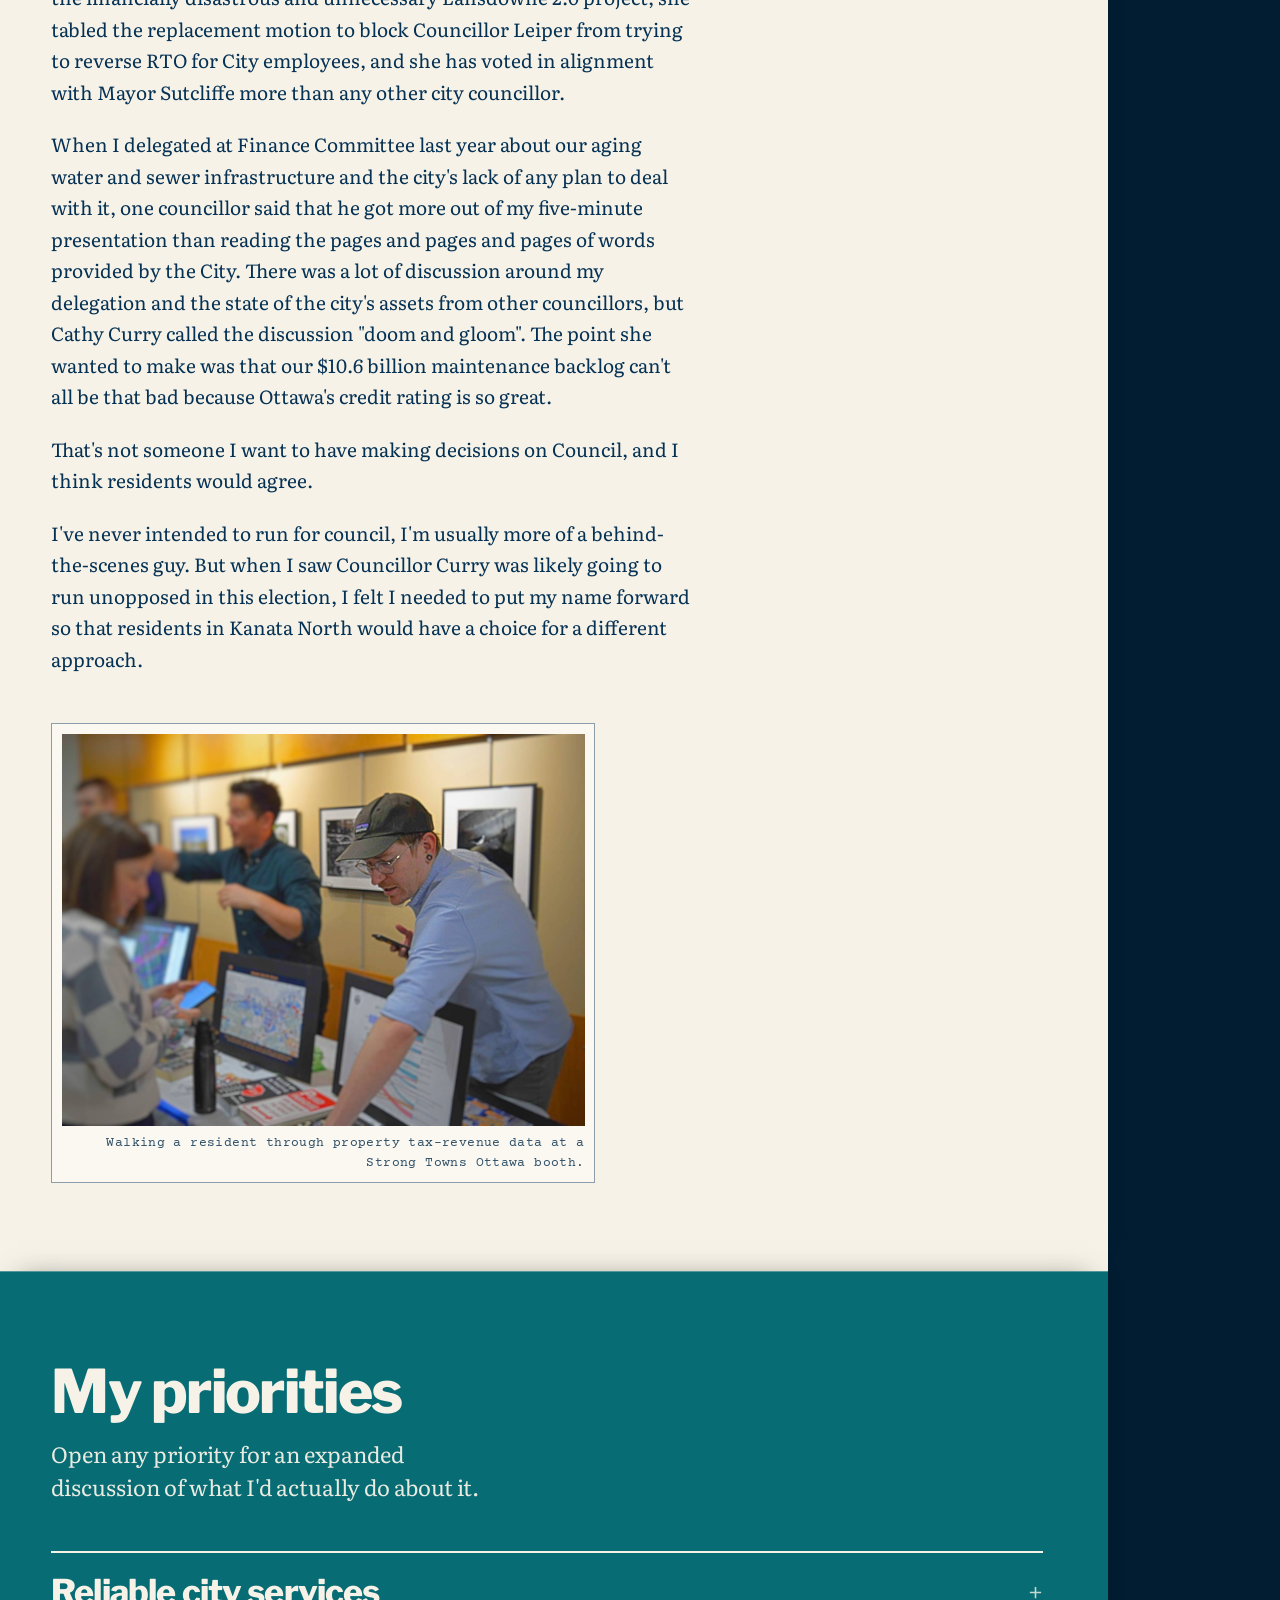
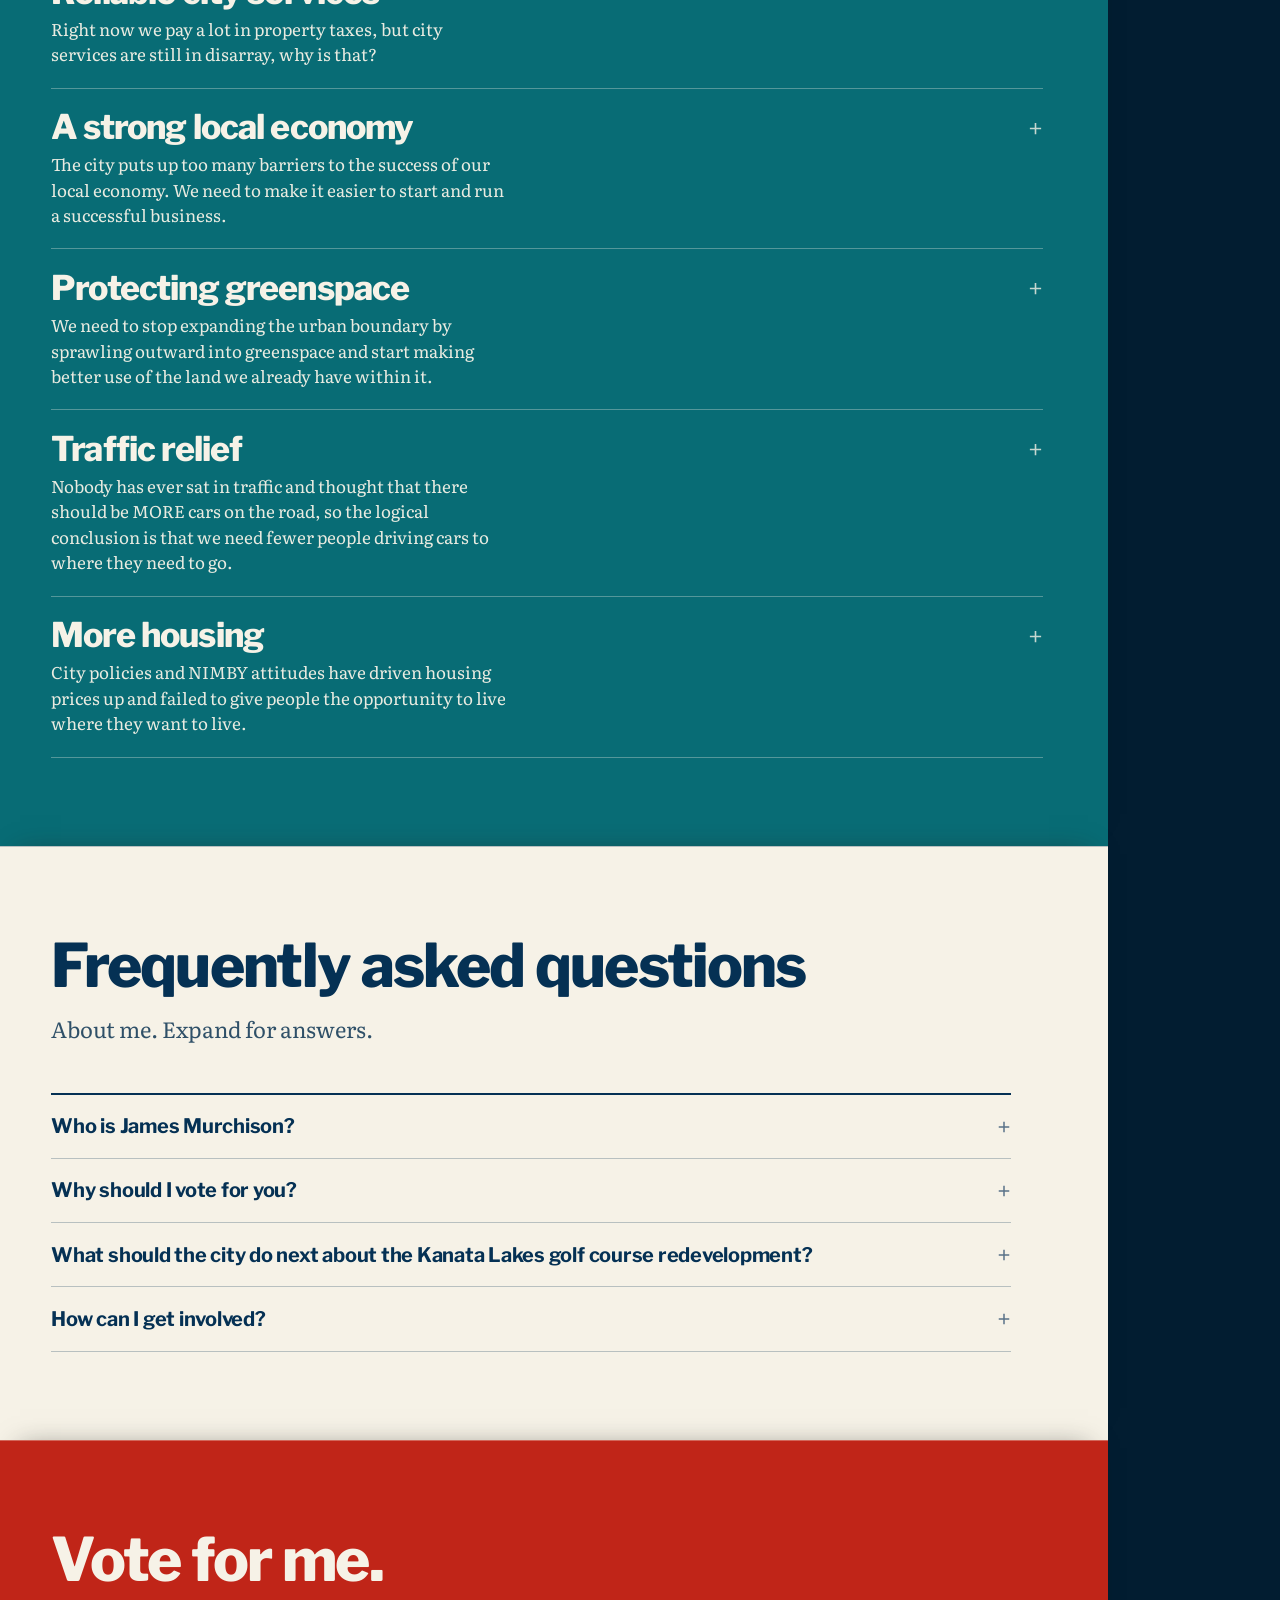
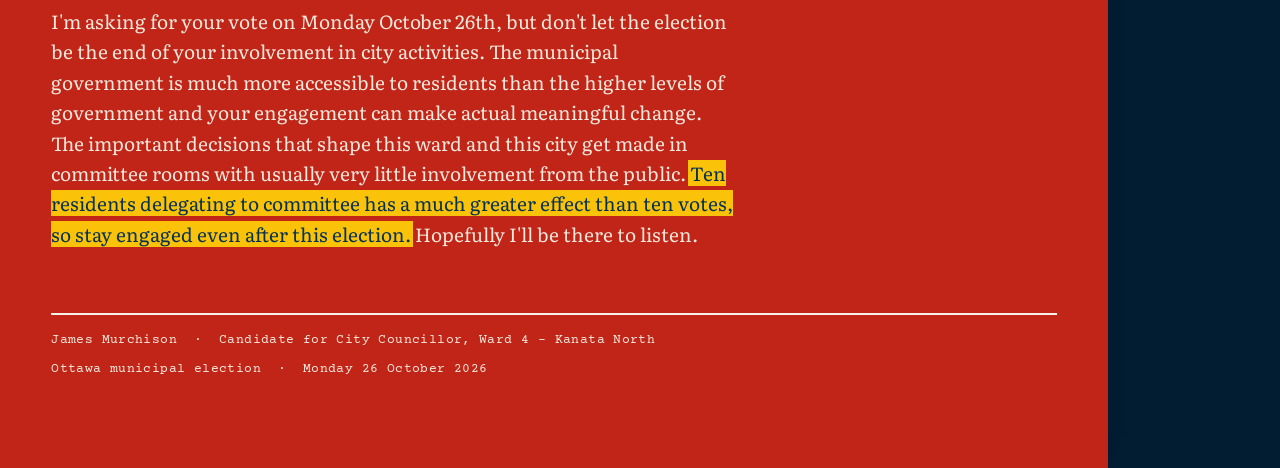
==== commit 16105673: "Update index.html" ====
--- a/index.html
+++ b/index.html
@@ -26,36 +26,7 @@
 </head>
 <body>
 
-<!--
-  THESIS: This campaign's actual ask is "read the file, then show up at committee."
-  So the page is the file — a delegate's submission package, tabled by the
-  candidate and already read once, in his own marked-up copy. It refuses the
-  category default (hero photo, slab name, Meet / Priorities / Volunteer / Donate)
-  and it refuses the drawing-set treatment of the same content.
-  OWN-WORLD: A carbonless copy set, recoloured 21 Sep 2026 to the campaign brand:
-  yellow #FAC30A, red #C02518, navy #053154, teal #0A7F89, on paper #F6F2E7.
-  Sheets run navy cover, yellow purpose, paper priorities, teal questions, red
-  close. Inks: navy toner on light stocks, paper toner on dark; yellow
-  highlighter, red ballpoint, teal office ink. Libre Franklin for civic headings,
-  Literata for report body, Courier Prime for reference and data. A bordered
-  what-I-d-do block, and file tabs down the right edge as navigation.
-  Sheets stack with a real paper edge. The bureaucratic apparatus that this world
-  started from — file number, item and page numbers, contents, appendices, running
-  heads, the received stamp — was stripped at the user request; what remains is the
-  paper, not the paperwork.
-  STORY: A voter opens what is plainly a document rather than an advertisement,
-  places James on the ballot from the cover, reads the case in James's own
-  words, and leaves knowing how to vote and what to do after. The fillable
-  length-arithmetic form this world once carried was removed at user request.
-  FIRST VIEWPORT: The cover sheet. JAMES MURCHISON at 900 weight across the sheet,
-  office line under a rule, the photograph printed at right on the page rather than
-  stuck to it, standfirst highlighted, primary action beneath it, left.
-  FORM: Item 06 — The Agenda Package. Impeccable's Pick from the direction round,
-  pinned by the user over the assigned roll. Seed key b3e2ee59.
-  FINISH: unreviewed and undocumented is unfinished; this build ends with the
-  finish review, the verdict, DESIGN.md, and every shipping raster carrying its
-  provenance.
--->
+
 
 <a class="skip" href="#pg-2">Skip to content</a>
 
@@ -110,7 +81,7 @@
       </div>
 
       <div class="cover__pitch">
-        <p class="cover__standfirst"><mark>Services are in decline, infrastructure is failing, we have a growing maintenance backlog</mark>, and a mayor and council that would rather kick the can down the road, and brag about how low they've kept taxes, than actually address the issues affecting our city. I'm running to change that direction.</p>
+        <p class="cover__standfirst"><mark>Services are in decline, infrastructure is failing, we have a growing maintenance backlog</mark>, and a mayor and council that would rather kick the can down the road to brag about how low they've kept taxes, than actually address the issues affecting our city. I'm running to change that direction.</p>
 
         <div class="cta-row">
           <a class="btn btn--primary" href="#pg-4">Read the priorities
--- a/styles.css
+++ b/styles.css
@@ -35,7 +35,7 @@
   --rule-hair:       rgba(5, 49, 84, 0.14);
 
   /* --- The office's ink --- */
-  --stamp:           #0A7F89;
+  --stamp:           #086C75;
 
   /* --- The reader's two inks --- */
   --pen:             #C02518;
@@ -319,8 +319,8 @@
 /* Dark stocks: paper toner, yellow inks */
 .sheet--navy, .sheet--teal, .sheet--red {
   --toner:     var(--paper);
-  --toner-2:   rgba(246, 242, 231, 0.92);
-  --toner-3:   rgba(246, 242, 231, 0.75);
+  --toner-2:   rgba(246, 242, 231, 0.95);
+  --toner-3:   rgba(246, 242, 231, 0.8);
   --rule:      rgba(246, 242, 231, 0.32);
   --rule-2:    rgba(246, 242, 231, 0.55);
   --rule-hair: rgba(246, 242, 231, 0.18);
@@ -487,7 +487,7 @@
   border-top: 2px solid var(--toner);
   color: var(--pen);
   font-family: "Libre Franklin", Arial, sans-serif;
-  font-size: clamp(1.0625rem, 0.98rem + 0.5vw, 1.3125rem);
+  font-size: clamp(1.1875rem, 1.1rem + 0.5vw, 1.3125rem);
   font-weight: 800;
   line-height: 1.32;
   letter-spacing: -0.015em;
